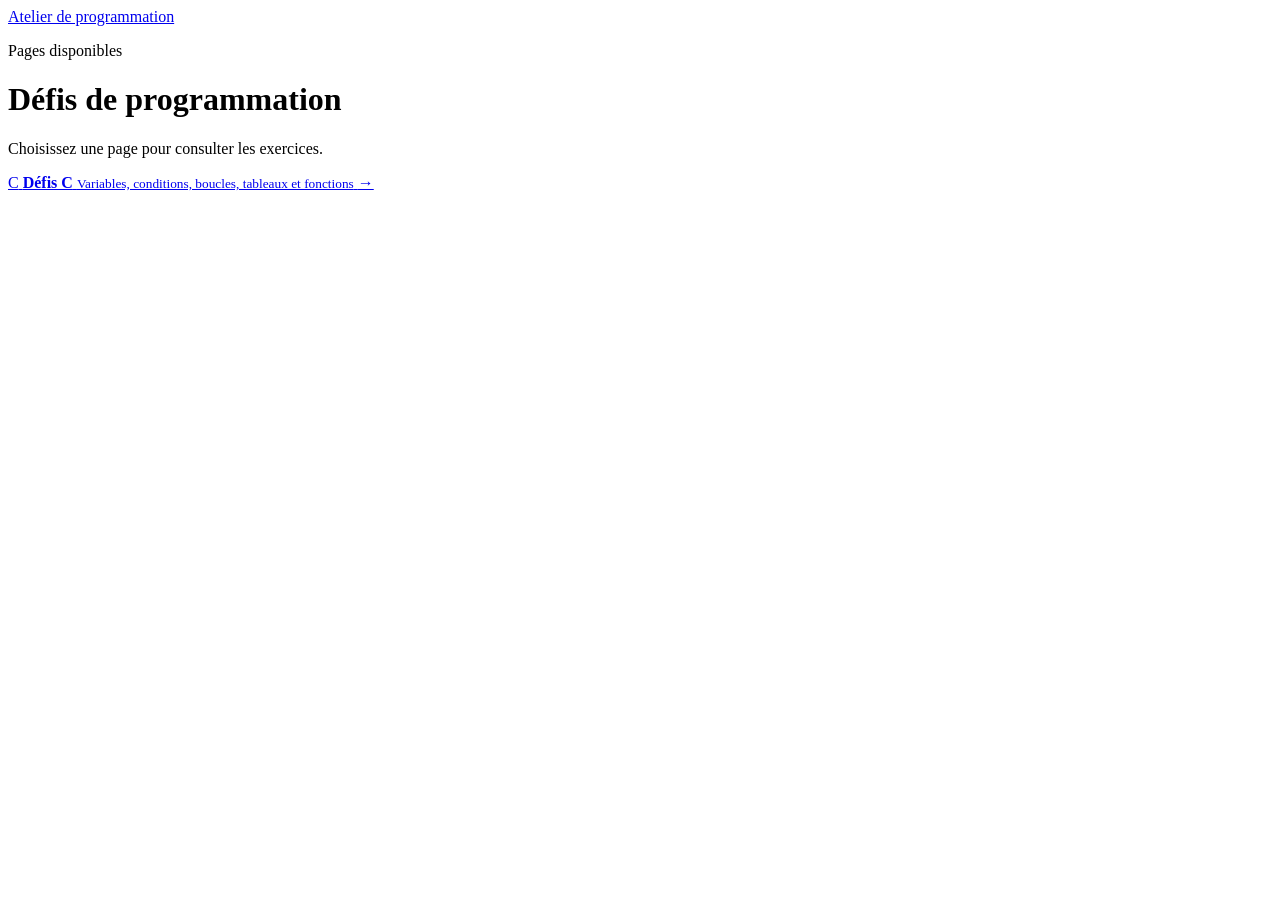
==== index.html @ 6bead322 "Create index.html" ====
<!doctype html>
<html lang="fr">
  <head>
    <meta charset="utf-8">
    <meta name="viewport" content="width=device-width, initial-scale=1">
    <meta name="description" content="Accédez aux défis de programmation en C.">
    <title>Défis de programmation</title>
    <link rel="stylesheet" href="styles.css">
  </head>
  <body>
    <header class="site-header">
      <a class="site-name" href="index.html">Atelier de programmation</a>
    </header>

    <main class="home">
      <p class="eyebrow">Pages disponibles</p>
      <h1>Défis de programmation</h1>
      <p class="intro">Choisissez une page pour consulter les exercices.</p>

      <a class="page-card" href="defis-c.html">
        <span class="card-icon" aria-hidden="true">C</span>
        <span>
          <strong>Défis C</strong>
          <small>Variables, conditions, boucles, tableaux et fonctions</small>
        </span>
        <span class="arrow" aria-hidden="true">→</span>
      </a>
    </main>
  </body>
</html>
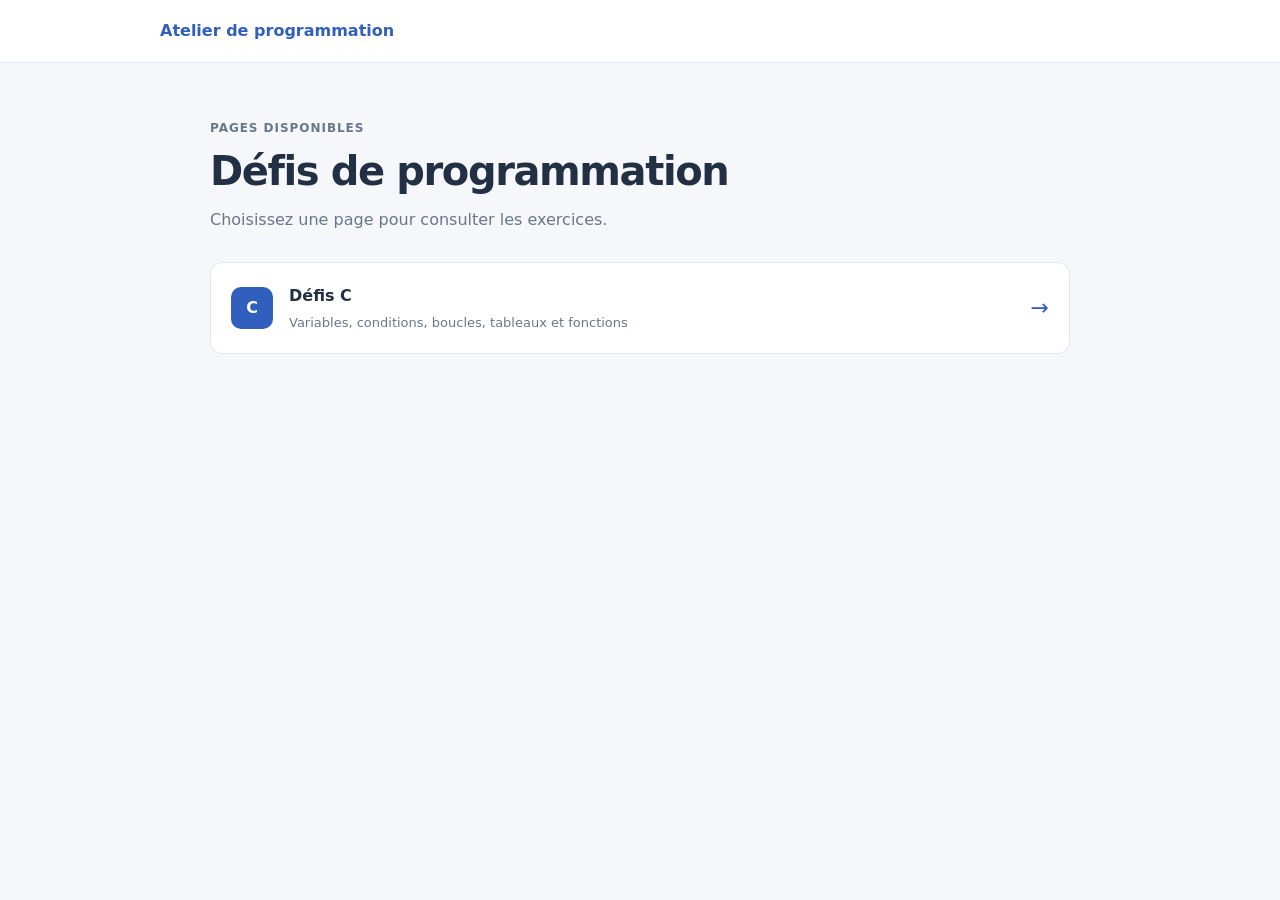
==== commit 8a414eb1: "Update index.html" ====
--- a/index.html
+++ b/index.html
@@ -17,7 +17,7 @@
       <h1>Défis de programmation</h1>
       <p class="intro">Choisissez une page pour consulter les exercices.</p>
 
-      <a class="page-card" href="defis-c.html">
+      <a class="page-card" href="defis-c-bases.html">
         <span class="card-icon" aria-hidden="true">C</span>
         <span>
           <strong>Défis C</strong>
--- a/styles.css
+++ b/styles.css
@@ -0,0 +1,220 @@
+:root {
+  color-scheme: light;
+  --ink: #233044;
+  --muted: #697789;
+  --line: #e1e7ef;
+  --accent: #315fbd;
+  --paper: #ffffff;
+  --page: #f5f7fa;
+}
+
+* {
+  box-sizing: border-box;
+}
+
+body {
+  margin: 0;
+  color: var(--ink);
+  background: var(--page);
+  font-family: system-ui, -apple-system, BlinkMacSystemFont, "Segoe UI", sans-serif;
+  line-height: 1.65;
+}
+
+.site-header {
+  padding: 18px max(24px, calc((100% - 960px) / 2));
+  background: var(--paper);
+  border-bottom: 1px solid var(--line);
+}
+
+.site-name,
+.back-link {
+  color: var(--accent);
+  font-weight: 650;
+  text-decoration: none;
+}
+
+.site-name:hover,
+.back-link:hover {
+  text-decoration: underline;
+}
+
+.home,
+.exercise-page {
+  width: min(100% - 36px, 860px);
+  margin: 0 auto;
+  padding: 56px 0 80px;
+}
+
+.eyebrow {
+  margin: 0 0 8px;
+  color: var(--muted);
+  font-size: 12px;
+  font-weight: 750;
+  letter-spacing: 0.08em;
+  text-transform: uppercase;
+}
+
+h1 {
+  margin: 0;
+  font-size: clamp(28px, 5vw, 40px);
+  letter-spacing: -0.035em;
+  line-height: 1.2;
+}
+
+.intro {
+  margin: 12px 0 28px;
+  color: var(--muted);
+}
+
+.page-card {
+  display: flex;
+  align-items: center;
+  gap: 16px;
+  padding: 20px;
+  color: var(--ink);
+  background: var(--paper);
+  border: 1px solid var(--line);
+  border-radius: 12px;
+  text-decoration: none;
+  transition: border-color 140ms ease, transform 140ms ease;
+}
+
+.page-card:hover {
+  border-color: #a9bce6;
+  transform: translateY(-2px);
+}
+
+.card-icon {
+  display: grid;
+  width: 42px;
+  height: 42px;
+  flex: none;
+  place-items: center;
+  color: #fff;
+  background: var(--accent);
+  border-radius: 10px;
+  font-weight: 750;
+}
+
+.page-card strong,
+.page-card small {
+  display: block;
+}
+
+.page-card small {
+  margin-top: 3px;
+  color: var(--muted);
+  font-size: 13px;
+}
+
+.arrow {
+  margin-left: auto;
+  color: var(--accent);
+  font-size: 22px;
+}
+
+.exercise-page {
+  padding-top: 34px;
+}
+
+.back-link {
+  display: inline-block;
+  margin-bottom: 24px;
+  font-size: 14px;
+}
+
+.markdown-body {
+  margin-top: 24px;
+  padding: clamp(20px, 5vw, 42px);
+  background: var(--paper);
+  border: 1px solid var(--line);
+  border-radius: 12px;
+}
+
+.markdown-body h1,
+.markdown-body h2,
+.markdown-body h3 {
+  color: #1d2b3d;
+  line-height: 1.3;
+}
+
+.markdown-body > h1 {
+  font-size: 29px;
+}
+
+.markdown-body h2 {
+  margin: 40px 0 14px;
+  padding-top: 17px;
+  border-top: 1px solid var(--line);
+  font-size: 22px;
+}
+
+.markdown-body h2:first-of-type {
+  margin-top: 28px;
+}
+
+.markdown-body h3 {
+  margin: 24px 0 10px;
+  font-size: 18px;
+}
+
+.markdown-body p {
+  margin: 0 0 15px;
+}
+
+.markdown-body ul {
+  margin: 0 0 18px;
+  padding-left: 23px;
+}
+
+.markdown-body li {
+  margin: 4px 0;
+  padding-left: 3px;
+}
+
+.markdown-body li::marker {
+  color: var(--accent);
+}
+
+.markdown-body code {
+  padding: 0.12em 0.38em;
+  color: #284b86;
+  background: #eff3f8;
+  border-radius: 4px;
+  font-family: "SFMono-Regular", Consolas, "Liberation Mono", monospace;
+  font-size: 0.9em;
+}
+
+.markdown-body pre {
+  overflow-x: auto;
+  margin: 14px 0 20px;
+  padding: 15px 17px;
+  color: #e8edf5;
+  background: #202a38;
+  border-radius: 8px;
+  line-height: 1.55;
+}
+
+.markdown-body pre code {
+  padding: 0;
+  color: inherit;
+  background: transparent;
+  font-size: 13px;
+}
+
+@media (max-width: 600px) {
+  .home,
+  .exercise-page {
+    width: min(100% - 28px, 860px);
+    padding-top: 34px;
+  }
+
+  .page-card {
+    gap: 12px;
+    padding: 15px;
+  }
+
+  .page-card small {
+    font-size: 12px;
+  }
+}
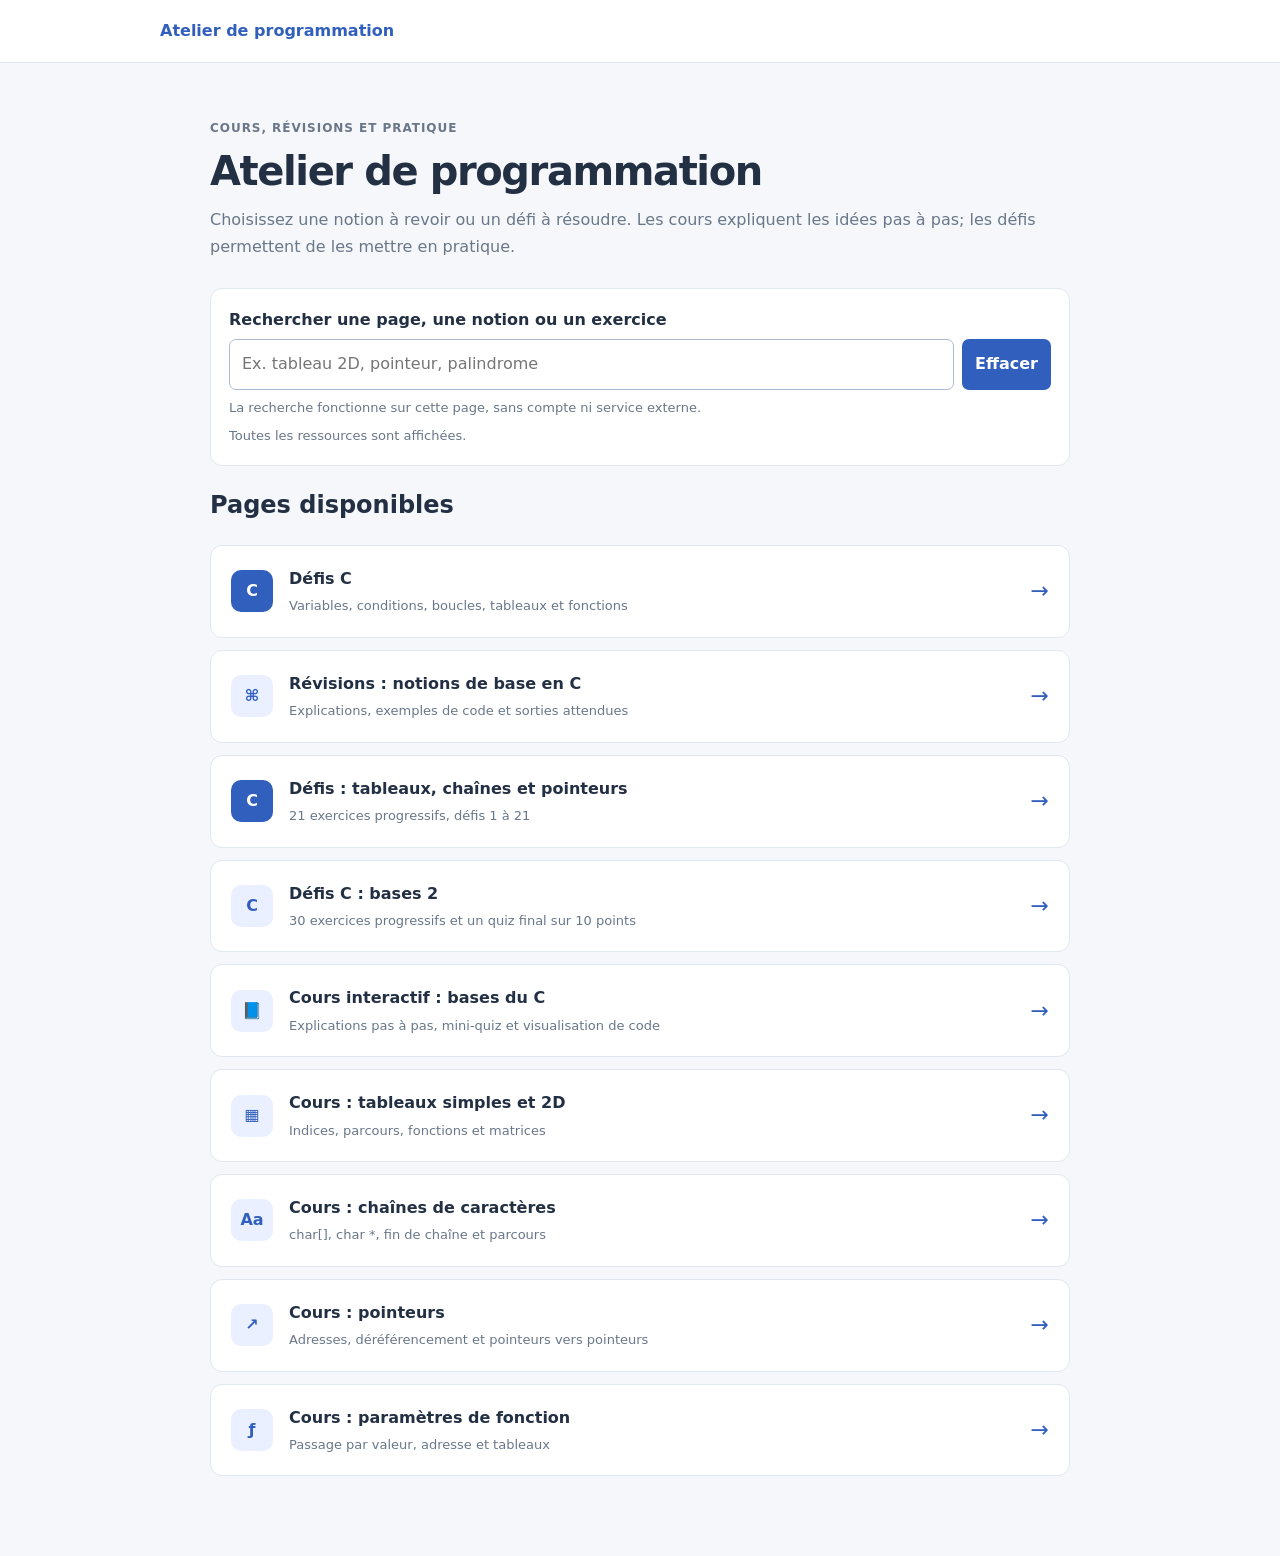
==== commit 4962e529: "Add files via upload" ====
--- a/index.html
+++ b/index.html
@@ -3,28 +3,61 @@
   <head>
     <meta charset="utf-8">
     <meta name="viewport" content="width=device-width, initial-scale=1">
-    <meta name="description" content="Accédez aux défis de programmation en C.">
-    <title>Défis de programmation</title>
+    <meta name="description" content="Cours de programmation progressifs, fiches de révision et défis pratiques en C.">
+    <title>Atelier de programmation | Cours et défis</title>
     <link rel="stylesheet" href="styles.css">
+    <script src="site-search.js" defer></script>
   </head>
   <body>
     <header class="site-header">
       <a class="site-name" href="index.html">Atelier de programmation</a>
     </header>
+    <main class="home">
+      <p class="eyebrow">Cours, révisions et pratique</p>
+      <h1>Atelier de programmation</h1>
+      <p class="intro">Choisissez une notion à revoir ou un défi à résoudre. Les cours expliquent les idées pas à pas; les défis permettent de les mettre en pratique.</p>
 
-    <main class="home">
-      <p class="eyebrow">Pages disponibles</p>
-      <h1>Défis de programmation</h1>
-      <p class="intro">Choisissez une page pour consulter les exercices.</p>
+      <form class="site-search-panel" role="search" id="site-search-form">
+        <label for="site-search">Rechercher une page, une notion ou un exercice</label>
+        <div class="site-search-controls">
+          <input id="site-search" name="q" type="search" autocomplete="off" placeholder="Ex. tableau 2D, pointeur, palindrome">
+          <button type="button" id="clear-site-search">Effacer</button>
+        </div>
+        <p class="site-search-help">La recherche fonctionne sur cette page, sans compte ni service externe.</p>
+        <p class="site-search-status" id="site-search-status" aria-live="polite">Toutes les ressources sont affichées.</p>
+        <div class="site-search-results" id="site-search-results" aria-label="Résultats de recherche" hidden></div>
+      </form>
 
-      <a class="page-card" href="defis-c-bases.html">
-        <span class="card-icon" aria-hidden="true">C</span>
-        <span>
-          <strong>Défis C</strong>
-          <small>Variables, conditions, boucles, tableaux et fonctions</small>
-        </span>
-        <span class="arrow" aria-hidden="true">→</span>
-      </a>
+      <section id="page-catalog" aria-label="Pages disponibles">
+        <h2>Pages disponibles</h2>
+        <a class="page-card" href="defis-c.html">
+          <span class="card-icon" aria-hidden="true">C</span><span><strong>Défis C</strong><small>Variables, conditions, boucles, tableaux et fonctions</small></span><span class="arrow" aria-hidden="true">→</span>
+        </a>
+        <a class="page-card" href="notions-c-bases.html">
+          <span class="card-icon card-icon-notes" aria-hidden="true">⌘</span><span><strong>Révisions : notions de base en C</strong><small>Explications, exemples de code et sorties attendues</small></span><span class="arrow" aria-hidden="true">→</span>
+        </a>
+        <a class="page-card" href="defis-pointeurs-c.html">
+          <span class="card-icon" aria-hidden="true">C</span><span><strong>Défis : tableaux, chaînes et pointeurs</strong><small>21 exercices progressifs, défis 1 à 21</small></span><span class="arrow" aria-hidden="true">→</span>
+        </a>
+        <a class="page-card" href="defis-c-bases-2.html">
+          <span class="card-icon card-icon-notes" aria-hidden="true">C</span><span><strong>Défis C : bases 2</strong><small>30 exercices progressifs et un quiz final sur 10 points</small></span><span class="arrow" aria-hidden="true">→</span>
+        </a>
+        <a class="page-card" href="cours-c-bases-2.html">
+          <span class="card-icon card-icon-notes" aria-hidden="true">📘</span><span><strong>Cours interactif : bases du C</strong><small>Explications pas à pas, mini-quiz et visualisation de code</small></span><span class="arrow" aria-hidden="true">→</span>
+        </a>
+        <a class="page-card" href="cours-tableaux-c.html">
+          <span class="card-icon card-icon-notes" aria-hidden="true">▦</span><span><strong>Cours : tableaux simples et 2D</strong><small>Indices, parcours, fonctions et matrices</small></span><span class="arrow" aria-hidden="true">→</span>
+        </a>
+        <a class="page-card" href="cours-chaines-c.html">
+          <span class="card-icon card-icon-notes" aria-hidden="true">Aa</span><span><strong>Cours : chaînes de caractères</strong><small>char[], char *, fin de chaîne et parcours</small></span><span class="arrow" aria-hidden="true">→</span>
+        </a>
+        <a class="page-card" href="cours-pointeurs-c.html">
+          <span class="card-icon card-icon-notes" aria-hidden="true">↗</span><span><strong>Cours : pointeurs</strong><small>Adresses, déréférencement et pointeurs vers pointeurs</small></span><span class="arrow" aria-hidden="true">→</span>
+        </a>
+        <a class="page-card" href="cours-passage-parametres-c.html">
+          <span class="card-icon card-icon-notes" aria-hidden="true">ƒ</span><span><strong>Cours : paramètres de fonction</strong><small>Passage par valeur, adresse et tableaux</small></span><span class="arrow" aria-hidden="true">→</span>
+        </a>
+      </section>
     </main>
   </body>
-</html>
+</html>
--- a/styles.css
+++ b/styles.css
@@ -84,6 +84,10 @@
   transform: translateY(-2px);
 }
 
+.page-card + .page-card {
+  margin-top: 12px;
+}
+
 .card-icon {
   display: grid;
   width: 42px;
@@ -96,6 +100,11 @@
   font-weight: 750;
 }
 
+.card-icon-notes {
+  color: var(--accent);
+  background: #eaf0ff;
+}
+
 .page-card strong,
 .page-card small {
   display: block;
@@ -202,6 +211,978 @@
   font-size: 13px;
 }
 
+.markdown-body .topic-nav {
+  margin: 18px 0 26px;
+  padding: 17px 20px;
+  background: #f5f7fb;
+  border: 1px solid var(--line);
+  border-radius: 9px;
+}
+
+.markdown-body .topic-nav p {
+  margin-bottom: 8px;
+  font-weight: 700;
+}
+
+.markdown-body .topic-nav ul {
+  display: flex;
+  flex-wrap: wrap;
+  gap: 6px 18px;
+  margin: 0;
+  padding-left: 18px;
+}
+
+.markdown-body a {
+  color: var(--accent);
+  text-decoration-thickness: 1px;
+  text-underline-offset: 3px;
+}
+
+.markdown-body .note,
+.markdown-body .output {
+  padding: 13px 16px;
+  background: #f5f7fb;
+  border-left: 3px solid #9ab0df;
+  border-radius: 5px;
+}
+
+.markdown-body .output {
+  background: #f0f7f2;
+  border-left-color: #5a9b70;
+}
+
+.markdown-body .output strong {
+  display: block;
+  margin-bottom: 4px;
+}
+
+.markdown-body table {
+  width: 100%;
+  margin: 12px 0 20px;
+  border-collapse: collapse;
+  font-size: 14px;
+}
+
+.markdown-body th,
+.markdown-body td {
+  padding: 9px 11px;
+  border: 1px solid var(--line);
+  text-align: left;
+  vertical-align: top;
+}
+
+.markdown-body th {
+  background: #f5f7fb;
+}
+
+/* C basics course page */
+.course-page {
+  background: #f3f6fb;
+}
+
+.course-page .site-header {
+  position: sticky;
+  z-index: 20;
+  top: 0;
+  display: flex;
+  align-items: center;
+  justify-content: space-between;
+  min-height: 58px;
+  padding: 12px max(22px, calc((100% - 1440px) / 2));
+}
+
+.course-challenges-link {
+  color: var(--accent);
+  font-size: 14px;
+  font-weight: 650;
+  text-decoration: none;
+}
+
+.reading-progress {
+  position: fixed;
+  z-index: 30;
+  inset: 0 0 auto;
+  height: 3px;
+  background: #e3eaf7;
+}
+
+.reading-progress span {
+  display: block;
+  width: 0;
+  height: 100%;
+  background: #476fc2;
+}
+
+.course-layout {
+  display: grid;
+  grid-template-columns: 245px minmax(0, 980px);
+  gap: 30px;
+  justify-content: center;
+  padding: 0 24px 70px;
+}
+
+.course-sidebar {
+  position: sticky;
+  top: 82px;
+  align-self: start;
+  max-height: calc(100vh - 100px);
+  overflow-y: auto;
+  padding: 25px 8px 20px 0;
+}
+
+.course-sidebar h2 {
+  margin: 0 0 12px;
+  font-size: 17px;
+}
+
+.course-sidebar nav {
+  display: grid;
+  gap: 4px;
+}
+
+.course-sidebar nav a {
+  padding: 8px 10px;
+  color: #4c5a6d;
+  border-radius: 7px;
+  font-size: 13px;
+  text-decoration: none;
+}
+
+.course-sidebar nav a:hover,
+.course-sidebar nav a.is-current {
+  color: var(--accent);
+  background: #e7eefc;
+}
+
+.course-main {
+  min-width: 0;
+  padding-top: 28px;
+}
+
+.course-hero {
+  margin-bottom: 20px;
+  padding: clamp(24px, 5vw, 44px);
+  color: #fff;
+  background: linear-gradient(130deg, #24477f, #496db3 70%, #7189c3);
+  border-radius: 16px;
+  box-shadow: 0 12px 34px rgb(41 68 120 / 15%);
+}
+
+.course-hero .eyebrow {
+  color: #d6e2ff;
+}
+
+.course-hero h1 {
+  max-width: 720px;
+  font-size: clamp(30px, 5vw, 43px);
+}
+
+.course-hero > p:not(.eyebrow) {
+  max-width: 660px;
+  margin: 15px 0 20px;
+  color: #edf2ff;
+}
+
+.hero-chips {
+  display: flex;
+  flex-wrap: wrap;
+  gap: 8px;
+}
+
+.hero-chips span {
+  padding: 5px 10px;
+  color: #fff;
+  background: rgb(255 255 255 / 14%);
+  border: 1px solid rgb(255 255 255 / 20%);
+  border-radius: 999px;
+  font-size: 12px;
+}
+
+.course-card {
+  display: grid;
+  grid-template-columns: 42px minmax(0, 1fr);
+  gap: 15px;
+  margin: 18px 0;
+  padding: clamp(18px, 4vw, 34px);
+  background: #fff;
+  border: 1px solid #e1e7f0;
+  border-radius: 14px;
+  box-shadow: 0 5px 20px rgb(31 48 74 / 3%);
+  scroll-margin-top: 82px;
+}
+
+.course-card h2 {
+  margin: 0 0 15px;
+  color: #203149;
+  font-size: clamp(21px, 3vw, 27px);
+  line-height: 1.28;
+}
+
+.course-card h3 {
+  margin: 23px 0 9px;
+  color: #314a6d;
+  font-size: 17px;
+}
+
+.section-number {
+  display: grid;
+  width: 36px;
+  height: 36px;
+  place-items: center;
+  color: #315fbd;
+  background: #eaf0ff;
+  border-radius: 11px;
+  font-size: 12px;
+  font-weight: 800;
+}
+
+.section-content {
+  min-width: 0;
+}
+
+.section-content > p {
+  margin: 0 0 14px;
+}
+
+.section-content pre {
+  overflow-x: auto;
+  margin: 12px 0 16px;
+  padding: 15px 17px;
+  color: #e9eef7;
+  background: #202a38;
+  border-radius: 9px;
+  line-height: 1.55;
+  tab-size: 4;
+}
+
+.section-content pre code {
+  color: inherit;
+  font-family: "SFMono-Regular", Consolas, "Liberation Mono", monospace;
+  font-size: 13px;
+  white-space: pre;
+}
+
+.section-content p code,
+.section-content li code {
+  padding: 0.1em 0.36em;
+  color: #284b86;
+  background: #eff3f8;
+  border-radius: 4px;
+  font-family: "SFMono-Regular", Consolas, "Liberation Mono", monospace;
+  font-size: 0.91em;
+}
+
+.analogy,
+.warning-note {
+  display: flex;
+  gap: 12px;
+  margin: 15px 0;
+  padding: 13px 15px;
+  background: #f4f7fc;
+  border-left: 3px solid #98addb;
+  border-radius: 7px;
+}
+
+.analogy p,
+.warning-note p {
+  margin: 0;
+}
+
+.analogy-icon {
+  flex: none;
+  font-size: 22px;
+  line-height: 1.3;
+}
+
+.warning-note {
+  display: block;
+  color: #754b16;
+  background: #fff8e9;
+  border-left-color: #e0af4a;
+}
+
+.syntax-example,
+.function-cards {
+  display: grid;
+  grid-template-columns: repeat(2, minmax(0, 1fr));
+  gap: 13px;
+}
+
+.syntax-example > div,
+.function-cards > div {
+  min-width: 0;
+  padding: 13px;
+  background: #f8f9fc;
+  border: 1px solid #e5eaf2;
+  border-radius: 9px;
+}
+
+.syntax-example pre,
+.function-cards pre {
+  margin: 9px 0;
+}
+
+.example-label {
+  display: block;
+  color: #66758a;
+  font-size: 11px;
+  font-weight: 800;
+  letter-spacing: .06em;
+  text-transform: uppercase;
+}
+
+.syntax-example ol {
+  margin: 10px 0 0;
+  padding-left: 21px;
+}
+
+.syntax-example li {
+  margin: 6px 0;
+}
+
+.type-grid {
+  display: grid;
+  grid-template-columns: repeat(3, minmax(0, 1fr));
+  gap: 9px;
+  margin: 17px 0;
+}
+
+.type-grid > div {
+  display: grid;
+  gap: 3px;
+  padding: 12px;
+  background: #f6f8fc;
+  border: 1px solid #e4e9f1;
+  border-radius: 8px;
+}
+
+.type-grid code {
+  color: #284b86;
+  font-weight: 750;
+}
+
+.type-grid span {
+  font-size: 13px;
+}
+
+.type-grid small {
+  color: #718096;
+}
+
+.format-table {
+  overflow-x: auto;
+  margin: 15px 0;
+}
+
+.format-table > div {
+  display: grid;
+  min-width: 520px;
+  grid-template-columns: .8fr 1.2fr 1fr;
+}
+
+.format-table > div > * {
+  padding: 8px 10px;
+  border-bottom: 1px solid #e6eaf1;
+}
+
+.format-table > div > strong {
+  background: #f3f6fb;
+}
+
+.terminal-example {
+  margin: 12px 0 16px;
+  padding: 11px 14px;
+  color: #e6edf8;
+  background: #202a38;
+  border-radius: 8px;
+}
+
+.terminal-example > span {
+  display: block;
+  margin-bottom: 5px;
+  color: #a8b4c6;
+  font-size: 11px;
+  text-transform: uppercase;
+}
+
+.terminal-example code {
+  font-family: "SFMono-Regular", Consolas, monospace;
+}
+
+.array-visual {
+  overflow-x: auto;
+  margin: 16px 0 22px;
+}
+
+.array-indexes,
+.array-cells {
+  display: grid;
+  min-width: 420px;
+  grid-template-columns: repeat(4, 1fr);
+  gap: 5px;
+  text-align: center;
+}
+
+.array-indexes span {
+  color: #6d7b8d;
+  font-size: 12px;
+}
+
+.array-cells span {
+  padding: 13px;
+  color: #244d8e;
+  background: #edf3ff;
+  border: 1px solid #d9e4fa;
+  border-radius: 7px;
+  font-size: 19px;
+  font-weight: 750;
+}
+
+.flow-visual {
+  display: grid;
+  justify-items: center;
+  gap: 7px;
+  margin: 20px 0;
+  padding: 18px;
+  background: #f7f9fd;
+  border-radius: 10px;
+  text-align: center;
+}
+
+.flow-start,
+.flow-question {
+  padding: 9px 17px;
+  background: #fff;
+  border: 1px solid #cbd7eb;
+  border-radius: 8px;
+  font-weight: 700;
+}
+
+.flow-question {
+  background: #edf3ff;
+  border-radius: 20px;
+}
+
+.flow-arrow {
+  color: #6680b5;
+}
+
+.flow-branches {
+  display: grid;
+  width: min(100%, 520px);
+  grid-template-columns: 1fr 1fr;
+  gap: 10px;
+}
+
+.flow-branches > div {
+  display: grid;
+  gap: 5px;
+  padding: 10px;
+  background: #fff;
+  border: 1px solid #e0e6ef;
+  border-radius: 7px;
+}
+
+.flow-branches span {
+  color: #5873a8;
+  font-size: 12px;
+  font-weight: 750;
+}
+
+.memory-demo,
+.loop-demo {
+  margin: 18px 0;
+  padding: 17px;
+  background: #f5f8fd;
+  border: 1px solid #dfe7f4;
+  border-radius: 11px;
+}
+
+.memory-demo-heading {
+  display: flex;
+  align-items: center;
+  justify-content: space-between;
+  gap: 14px;
+}
+
+.memory-demo-heading p {
+  margin: 4px 0 0;
+  color: #687789;
+  font-size: 13px;
+}
+
+.memory-visual {
+  display: grid;
+  min-width: 145px;
+  gap: 4px;
+  padding: 10px 13px;
+  background: #fff;
+  border: 1px solid #cdd9ed;
+  border-radius: 8px;
+  text-align: center;
+}
+
+.memory-visual span {
+  color: #6c7c91;
+  font-size: 11px;
+}
+
+.memory-visual strong {
+  color: #315fbd;
+  font-size: 20px;
+}
+
+.demo-buttons {
+  display: flex;
+  flex-wrap: wrap;
+  gap: 7px;
+  margin-top: 12px;
+}
+
+.demo-buttons button,
+.true-false button,
+.validate-question {
+  padding: 8px 11px;
+  color: #314b70;
+  background: #fff;
+  border: 1px solid #cbd7e8;
+  border-radius: 7px;
+  cursor: pointer;
+  font: inherit;
+  font-size: 13px;
+}
+
+.demo-buttons button:hover,
+.true-false button:hover,
+.validate-question:hover {
+  background: #edf3ff;
+  border-color: #9ab1dc;
+}
+
+.demo-explanation {
+  min-height: 1.4em;
+  margin: 10px 0 0 !important;
+  color: #58687e;
+  font-size: 13px;
+}
+
+.loop-demo {
+  display: grid;
+  grid-template-columns: 1fr auto;
+  align-items: center;
+  gap: 12px;
+}
+
+.loop-demo p {
+  margin: 4px 0 0;
+  color: #596a80;
+  font-size: 13px;
+}
+
+.loop-variable {
+  display: grid;
+  width: 54px;
+  height: 54px;
+  place-content: center;
+  color: #315fbd;
+  background: #fff;
+  border: 1px solid #bdcdea;
+  border-radius: 9px;
+  text-align: center;
+}
+
+.loop-variable span {
+  font-size: 11px;
+}
+
+.loop-variable strong {
+  font-size: 19px;
+}
+
+.loop-track {
+  display: flex;
+  grid-column: 1 / -1;
+  gap: 8px;
+}
+
+.loop-track span {
+  display: grid;
+  width: 38px;
+  height: 38px;
+  place-items: center;
+  background: #fff;
+  border: 1px solid #d5deec;
+  border-radius: 50%;
+  color: #52647c;
+}
+
+.loop-track span.is-active {
+  color: #fff;
+  background: #315fbd;
+  border-color: #315fbd;
+}
+
+.loop-track span.is-done {
+  box-shadow: 0 0 0 3px #dfe9ff;
+}
+
+.loop-demo .demo-buttons {
+  grid-column: 1 / -1;
+}
+
+.grid-visual {
+  display: grid;
+  width: min(100%, 420px);
+  grid-template-columns: repeat(5, 1fr);
+  gap: 6px;
+  margin: 15px auto 6px;
+}
+
+.grid-visual button {
+  aspect-ratio: 1;
+  color: #55677e;
+  background: #f4f7fc;
+  border: 1px solid #dbe3ef;
+  border-radius: 7px;
+  cursor: pointer;
+}
+
+.grid-visual button.is-row {
+  background: #edf3ff;
+}
+
+.grid-visual button.is-col {
+  box-shadow: inset 0 0 0 2px #bdcfee;
+}
+
+.grid-visual button.is-selected {
+  color: #fff;
+  background: #315fbd;
+}
+
+.knowledge-check {
+  display: grid;
+  gap: 10px;
+  margin-top: 20px;
+}
+
+.quick-question {
+  padding: 13px 15px;
+  background: #fbfcfe;
+  border: 1px solid #e4e9f1;
+  border-radius: 9px;
+}
+
+.question-title {
+  margin: 0 0 8px !important;
+  color: #354860;
+  font-size: 14px;
+  font-weight: 700;
+}
+
+.quick-question > label {
+  display: inline-flex;
+  align-items: center;
+  gap: 5px;
+  margin: 4px 16px 5px 0;
+  cursor: pointer;
+  font-size: 13px;
+}
+
+.quick-question label.is-correct {
+  color: #20643b;
+  font-weight: 700;
+}
+
+.quick-question label.is-wrong {
+  color: #a13434;
+  font-weight: 700;
+}
+
+.validate-question {
+  display: block;
+  margin-top: 7px;
+  color: #fff;
+  background: #315fbd;
+  border-color: #315fbd;
+}
+
+.validate-question:hover {
+  color: #fff;
+  background: #254d9b;
+}
+
+.true-false {
+  display: flex;
+  gap: 7px;
+}
+
+.true-false button.is-correct {
+  color: #20643b;
+  background: #edf8f0;
+  border-color: #85bd96;
+}
+
+.true-false button.is-wrong {
+  color: #a13434;
+  background: #fff1f0;
+  border-color: #dfa09a;
+}
+
+.quiz-feedback {
+  min-height: 1.3em;
+  margin: 8px 0 0 !important;
+  color: #596a80;
+  font-size: 13px;
+}
+
+.quiz-feedback.is-correct {
+  color: #20643b;
+}
+
+.quiz-feedback.is-wrong {
+  color: #a13434;
+}
+
+.quiz-feedback.is-neutral {
+  color: #71571f;
+}
+
+.visualizer-section {
+  scroll-margin-top: 82px;
+}
+
+.visualizer-select-label {
+  display: block;
+  margin: 14px 0 6px;
+  font-size: 13px;
+  font-weight: 700;
+}
+
+#visualizer-example {
+  width: min(100%, 520px);
+  padding: 10px 12px;
+  color: var(--ink);
+  background: #fff;
+  border: 1px solid #cbd7e8;
+  border-radius: 7px;
+  font: inherit;
+}
+
+.visualizer-frame-wrap {
+  overflow: hidden;
+  margin-top: 14px;
+  background: #fff;
+  border: 1px solid #dce3ed;
+  border-radius: 10px;
+}
+
+.visualizer-frame-wrap iframe {
+  display: block;
+  width: 100%;
+  height: 535px;
+  border: 0;
+}
+
+.visualizer-note {
+  margin-top: 10px !important;
+  color: #687789;
+  font-size: 12px;
+}
+
+.course-finish {
+  margin-top: 20px;
+  padding: 24px;
+  background: #eaf0ff;
+  border: 1px solid #d7e2f8;
+  border-radius: 12px;
+}
+
+.course-finish h2 {
+  margin: 0 0 8px;
+}
+
+.next-course-link {
+  display: inline-block;
+  margin: 7px 10px 0 0;
+  padding: 9px 13px;
+  color: #fff;
+  background: #315fbd;
+  border-radius: 7px;
+  font-size: 13px;
+  font-weight: 650;
+  text-decoration: none;
+}
+
+.next-course-link.secondary-link {
+  color: #315fbd;
+  background: #fff;
+  border: 1px solid #c9d6ee;
+}
+
+@media (max-width: 900px) {
+  .course-layout {
+    display: block;
+    padding: 0 18px 50px;
+  }
+
+  .course-sidebar {
+    position: sticky;
+    z-index: 10;
+    top: 58px;
+    max-height: none;
+    overflow-x: auto;
+    overflow-y: hidden;
+    padding: 8px 0;
+    background: #f3f6fb;
+  }
+
+  .course-sidebar .eyebrow,
+  .course-sidebar h2 {
+    display: none;
+  }
+
+  .course-sidebar nav {
+    display: flex;
+    width: max-content;
+    gap: 4px;
+  }
+
+  .course-sidebar nav a {
+    white-space: nowrap;
+    background: #fff;
+    border: 1px solid #e1e7f0;
+  }
+
+  .course-main {
+    max-width: 820px;
+    margin: 0 auto;
+    padding-top: 15px;
+  }
+}
+
+@media (max-width: 600px) {
+  .course-page .site-header {
+    padding: 10px 15px;
+  }
+
+  .course-challenges-link {
+    font-size: 12px;
+  }
+
+  .course-layout {
+    padding-right: 12px;
+    padding-left: 12px;
+  }
+
+  .course-card {
+    grid-template-columns: 30px minmax(0, 1fr);
+    gap: 9px;
+    padding: 15px 12px;
+  }
+
+  .section-number {
+    width: 28px;
+    height: 28px;
+    border-radius: 8px;
+    font-size: 10px;
+  }
+
+  .syntax-example,
+  .function-cards {
+    grid-template-columns: 1fr;
+  }
+
+  .type-grid {
+    grid-template-columns: repeat(2, minmax(0, 1fr));
+  }
+
+  .memory-demo-heading {
+    align-items: flex-start;
+    flex-direction: column;
+  }
+
+  .quick-question > label {
+    display: flex;
+  }
+
+  .visualizer-frame-wrap iframe {
+    height: 510px;
+  }
+}
+
+.markdown-body .quiz-question {
+  margin: 16px 0;
+  padding: 16px 18px;
+  background: #fafbfd;
+  border: 1px solid var(--line);
+  border-radius: 9px;
+}
+
+.markdown-body .quiz-question legend {
+  padding: 0 5px;
+  font-weight: 650;
+}
+
+.markdown-body .quiz-question label {
+  display: inline-flex;
+  align-items: center;
+  gap: 7px;
+  margin: 8px 20px 0 0;
+  cursor: pointer;
+}
+
+.markdown-body .quiz-question label.is-correct {
+  color: #226b3a;
+  font-weight: 700;
+}
+
+.markdown-body .quiz-question label.is-wrong {
+  color: #a33333;
+  font-weight: 700;
+}
+
+.quiz-button {
+  margin-top: 16px;
+  padding: 10px 16px;
+  color: #fff;
+  background: var(--accent);
+  border: 0;
+  border-radius: 7px;
+  cursor: pointer;
+  font: inherit;
+  font-weight: 650;
+}
+
+.quiz-button:hover {
+  background: #254d9b;
+}
+
+.quiz-score {
+  min-height: 1.6em;
+  margin-top: 14px !important;
+  font-weight: 750;
+}
+
+.editor-callout {
+  margin-top: 24px;
+  padding: 19px 21px;
+  background: #eef3ff;
+  border: 1px solid #d7e1fb;
+  border-radius: 10px;
+}
+
+.editor-callout h2 {
+  margin: 0 0 7px;
+  padding: 0;
+  border: 0;
+  font-size: 18px;
+}
+
+.editor-callout p:last-child {
+  margin-bottom: 0;
+}
+
 @media (max-width: 600px) {
   .home,
   .exercise-page {
@@ -218,3 +1199,249 @@
     font-size: 12px;
   }
 }
+
+/* Navigation et visualisations des cours tableaux/pointeurs */
+.course-path {
+  display: flex;
+  flex-wrap: wrap;
+  gap: 8px;
+  margin: 12px 0 18px;
+}
+
+.course-path a {
+  display: inline-block;
+  padding: 8px 11px;
+  color: var(--accent);
+  background: #fff;
+  border: 1px solid var(--line);
+  border-radius: 8px;
+  font-size: 13px;
+  font-weight: 650;
+  text-decoration: none;
+}
+
+.course-path a:hover,
+.course-path a:focus-visible {
+  background: #eaf0ff;
+}
+
+.array-interactive,
+.string-interactive,
+.pointer-interactive,
+.parameter-interactive {
+  margin-top: 20px;
+  padding: 16px;
+  background: #f8faff;
+  border: 1px solid #dce5f3;
+  border-radius: 10px;
+}
+
+.array-map {
+  display: grid;
+  grid-template-columns: repeat(4, minmax(0, 1fr));
+  gap: 8px;
+  margin-top: 12px;
+}
+
+.array-map button,
+.string-map button {
+  min-height: 62px;
+  color: var(--ink);
+  background: #fff;
+  border: 1px solid #cbd7e8;
+  border-radius: 8px;
+  cursor: pointer;
+  font: inherit;
+}
+
+.array-map button small,
+.array-map button strong {
+  display: block;
+}
+
+.array-map button small {
+  color: var(--muted);
+  font-size: 11px;
+}
+
+.array-map button strong {
+  font-size: 20px;
+}
+
+.array-map button.is-selected,
+.string-map button.is-selected {
+  color: #fff;
+  background: var(--accent);
+  border-color: var(--accent);
+}
+
+.array-map button.is-selected small {
+  color: #fff;
+}
+
+.string-map {
+  display: flex;
+  flex-wrap: wrap;
+  gap: 7px;
+  margin-top: 10px;
+}
+
+.string-map button {
+  min-width: 42px;
+  min-height: 45px;
+  font-family: ui-monospace, SFMono-Regular, Consolas, monospace;
+  font-size: 18px;
+}
+
+.string-map button.terminator {
+  min-width: 58px;
+  color: #70420b;
+  background: #fff5db;
+}
+
+.string-map button.terminator.is-selected {
+  color: #fff;
+  background: #7a4c00;
+}
+
+.memory-equation {
+  display: flex;
+  flex-wrap: wrap;
+  align-items: center;
+  gap: 12px;
+  margin: 10px 0;
+  padding: 12px;
+  background: #fff;
+  border: 1px solid var(--line);
+  border-radius: 8px;
+}
+
+.memory-equation strong {
+  min-width: 70px;
+  padding: 5px 10px;
+  color: var(--accent);
+  background: #eaf0ff;
+  border-radius: 6px;
+  text-align: center;
+}
+
+.pointer-interactive button,
+.parameter-interactive button {
+  margin: 5px 6px 5px 0;
+  padding: 9px 12px;
+  color: #fff;
+  background: var(--accent);
+  border: 0;
+  border-radius: 7px;
+  cursor: pointer;
+  font: inherit;
+  font-weight: 650;
+}
+
+.pointer-interactive button:hover,
+.parameter-interactive button:hover {
+  background: #254d9b;
+}
+
+.site-search-panel {
+  margin: 24px 0 18px;
+  padding: 18px;
+  background: #fff;
+  border: 1px solid var(--line);
+  border-radius: 12px;
+}
+
+.site-search-panel label {
+  display: block;
+  margin-bottom: 6px;
+  font-weight: 700;
+}
+
+.site-search-controls {
+  display: flex;
+  gap: 8px;
+}
+
+.site-search-controls input {
+  min-width: 0;
+  flex: 1;
+  padding: 11px 12px;
+  color: var(--ink);
+  background: #fff;
+  border: 1px solid #aebbd0;
+  border-radius: 7px;
+  font: inherit;
+}
+
+.site-search-controls button {
+  padding: 10px 13px;
+  color: #fff;
+  background: var(--accent);
+  border: 0;
+  border-radius: 7px;
+  cursor: pointer;
+  font: inherit;
+  font-weight: 650;
+}
+
+.site-search-help,
+.site-search-status {
+  margin: 7px 0 0;
+  color: var(--muted);
+  font-size: 13px;
+}
+
+.site-search-results {
+  display: grid;
+  gap: 8px;
+  margin-top: 12px;
+}
+
+.site-search-results[hidden] {
+  display: none;
+}
+
+.site-search-result {
+  display: block;
+  padding: 11px 13px;
+  color: var(--ink);
+  background: #f8faff;
+  border: 1px solid var(--line);
+  border-radius: 8px;
+  text-decoration: none;
+}
+
+.site-search-result:hover,
+.site-search-result:focus-visible {
+  border-color: #9bb2e3;
+  background: #eef3ff;
+}
+
+.site-search-result strong,
+.site-search-result small {
+  display: block;
+}
+
+.site-search-result small {
+  margin-top: 2px;
+  color: var(--muted);
+}
+
+:focus-visible {
+  outline: 3px solid #f0a91c;
+  outline-offset: 3px;
+}
+
+@media (max-width: 600px) {
+  .array-map {
+    grid-template-columns: repeat(2, minmax(0, 1fr));
+  }
+
+  .site-search-panel {
+    padding: 14px;
+  }
+
+  .site-search-controls {
+    flex-direction: column;
+  }
+}
